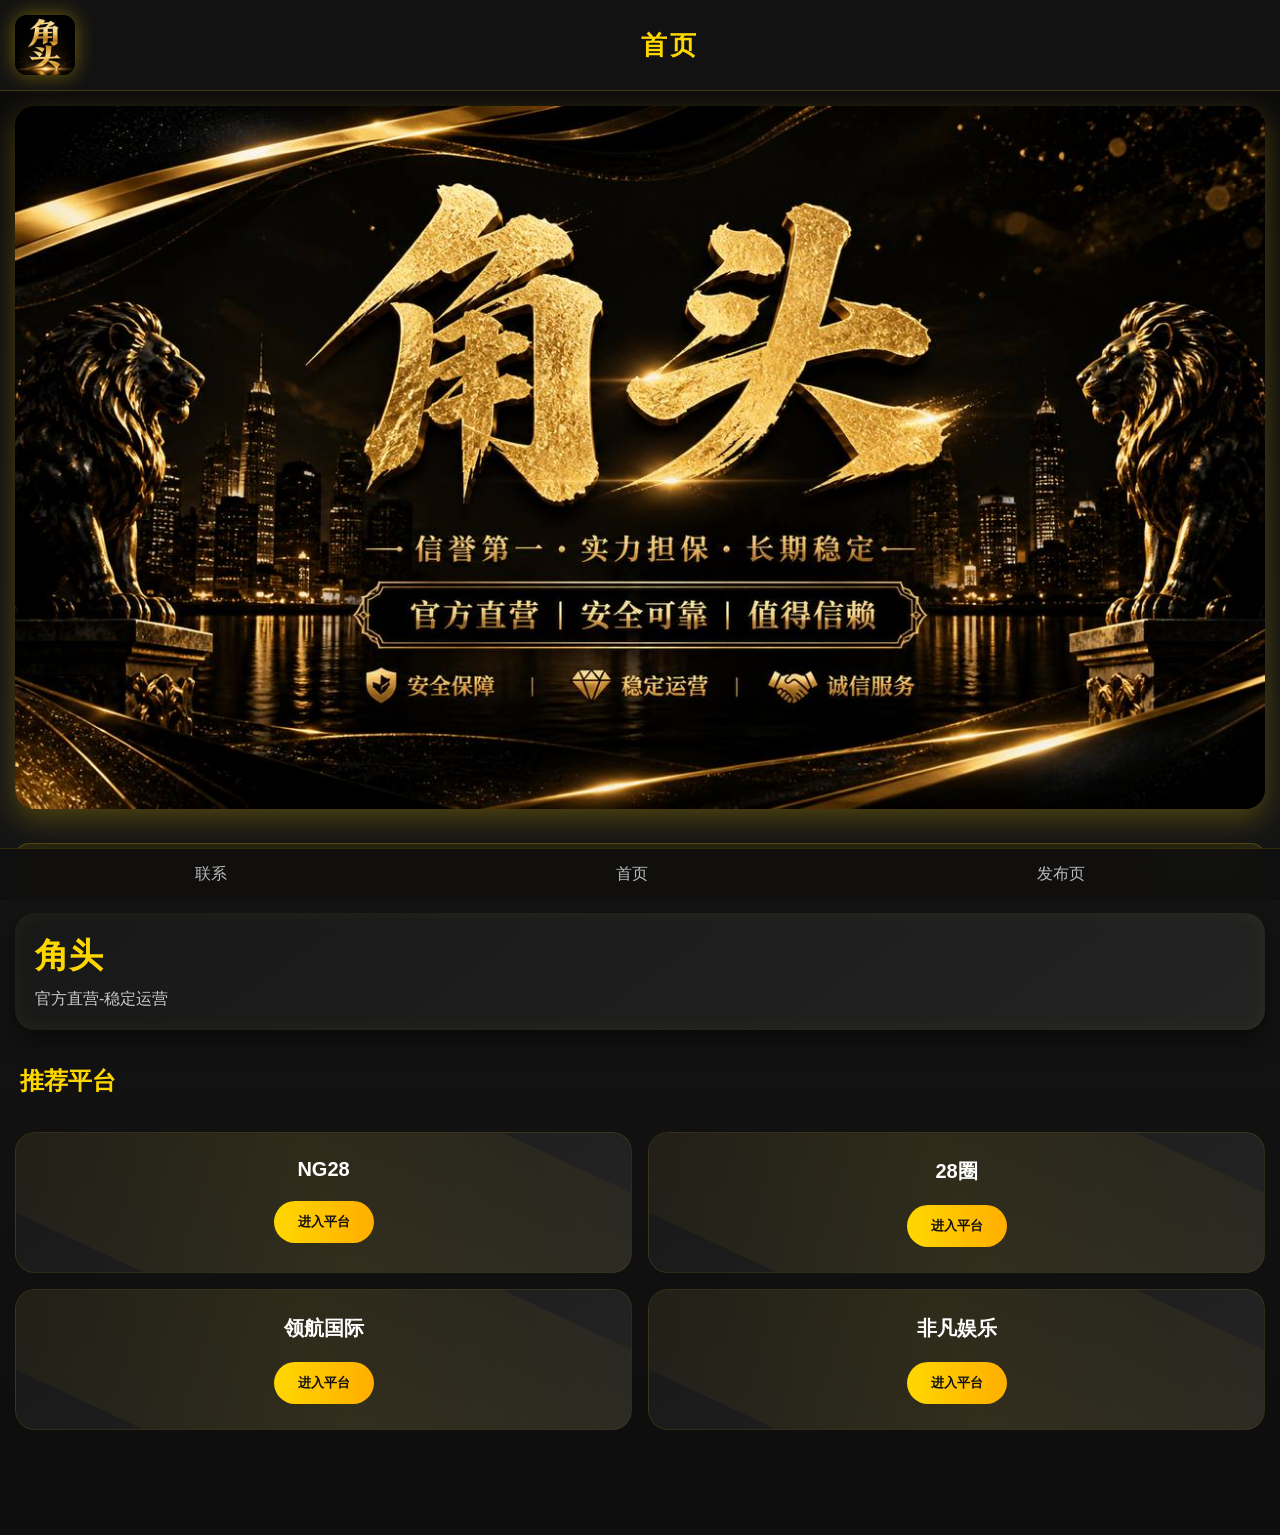
==== index.html @ a2b31695 "Fix HTML formatting and update links" ====
<!DOCTYPE html>
<html lang="zh-CN">
<head>
<meta charset="UTF-8">
<meta name="viewport" content="width=device-width,initial-scale=1.0">
<title>角头</title>
<link rel="stylesheet" href="css/style.css">
</head>
<body>

<header class="topbar">
    <img src="images/logo.jpg" class="logo">
    <h1>首页</h1>
</header>

<section class="banner">
    <img src="images/banner.jpg">
</section>

<section class="notice">
    <marquee>建议使用手机流量访问，避免网络拦截</marquee>
</section>

<section class="site-info">
    <div>
        <h2>角头</h2>
        <p>官方直营-稳定运营</p>
    </div>
</section>

<section class="game-title">
    <h2>推荐平台</h2>
</section>

<section class="game-list">

<a href="https://103.54.60.22:8866/#/link?allwin=JelZFpzXt%2BwXiIdBRQbkAg%3D%3D" class="card">
    <h3>NG28</h3>
    <button>进入平台</button>
</a>

<a href="https://38.181.23.34:60006/#/link?allwin=94QIqK15258846" class="card">
    <h3>28圈</h3>
    <button>进入平台</button>
</a>

<a href="https:"//https://rsesra.hfjcl.com/app/register.php?site_id=1064&pt=DA3E0136-6C0C-8305-7562-2C1389C25AAF" class="card">
    <h3>领航国际</h3>
    <button>进入平台</button>
</a>

<a href="https://lncqc.jgqvji.com/app/register.php?site_id=1050&topId=6131763823921237&selfPlanId=5049579" class="card">
    <h3>非凡娱乐</h3>
    <button>进入平台</button>
</a>

</section>

<nav class="bottom-nav">
    <a href="contact.html">联系</a>
    <a href="index.html">首页</a>
    <a href="publish.html">发布页</a>
</nav>

</body>
</html>
---- css/style.css ----
*{
    margin:0;
    padding:0;
    box-sizing:border-box;
}

body{
    background:
    linear-gradient(180deg,#0a0a0a,#151515,#0d0d0d);
    color:#fff;
    font-family:Arial, sans-serif;
    padding-bottom:90px;
}

.topbar{
    display:flex;
    align-items:center;
    padding:15px;
    background:rgba(20,20,20,.95);
    backdrop-filter:blur(10px);
    border-bottom:1px solid rgba(255,215,0,.2);
}

.logo{
    width:60px;
    height:60px;
    border-radius:12px;
    box-shadow:0 0 20px rgba(255,215,0,.4);
}

.topbar h1{
    flex:1;
    text-align:center;
    color:#ffd700;
    font-size:26px;
    letter-spacing:3px;
}

.banner{
    padding:15px;
}

.banner img{
    width:100%;
    border-radius:20px;
    box-shadow:0 10px 30px rgba(255,215,0,.25);
}

.notice{
    margin:15px;
    padding:14px;
    border-radius:14px;
    background:rgba(255,215,0,.08);
    border:1px solid rgba(255,215,0,.2);
    color:#ffd700;
}

.site-info{
    margin:15px;
    padding:20px;
    border-radius:20px;
    background:linear-gradient(145deg,#181818,#232323);
    box-shadow:
    inset 0 0 20px rgba(255,215,0,.05),
    0 10px 25px rgba(0,0,0,.5);
}

.site-info h2{
    color:#ffd700;
    font-size:34px;
    margin-bottom:10px;
}

.site-info p{
    color:#ccc;
}

.game-title{
    padding:20px;
}

.game-title h2{
    color:#ffd700;
    font-size:24px;
}

.game-list{
    display:grid;
    grid-template-columns:repeat(2,1fr);
    gap:16px;
    padding:15px;
}

.card{
    position:relative;
    background:linear-gradient(145deg,#181818,#242424);
    border-radius:20px;
    padding:25px 15px;
    text-align:center;
    text-decoration:none;
    overflow:hidden;
    border:1px solid rgba(255,215,0,.1);
    transition:.3s;
}

.card:hover{
    transform:translateY(-8px);
    box-shadow:0 15px 30px rgba(255,215,0,.2);
}

.card::before{
    content:"";
    position:absolute;
    top:-50%;
    left:-50%;
    width:200%;
    height:200%;
    background:linear-gradient(
        45deg,
        transparent,
        rgba(255,215,0,.08),
        transparent
    );
    transform:rotate(25deg);
}

.card h3{
    color:#fff;
    font-size:20px;
    margin-bottom:20px;
    position:relative;
    z-index:2;
}

button{
    border:none;
    padding:12px 24px;
    border-radius:30px;
    background:linear-gradient(90deg,#ffd700,#ffae00);
    color:#111;
    font-weight:bold;
    cursor:pointer;
    position:relative;
    z-index:2;
}

.bottom-nav{
    position:fixed;
    bottom:0;
    width:100%;
    display:flex;
    justify-content:space-around;
    padding:15px 0;
    background:rgba(15,15,15,.95);
    backdrop-filter:blur(12px);
    border-top:1px solid rgba(255,215,0,.15);
}

.bottom-nav a{
    color:#bbb;
    text-decoration:none;
    font-size:16px;
    transition:.3s;
}

.bottom-nav a:hover{
    color:#ffd700;
}
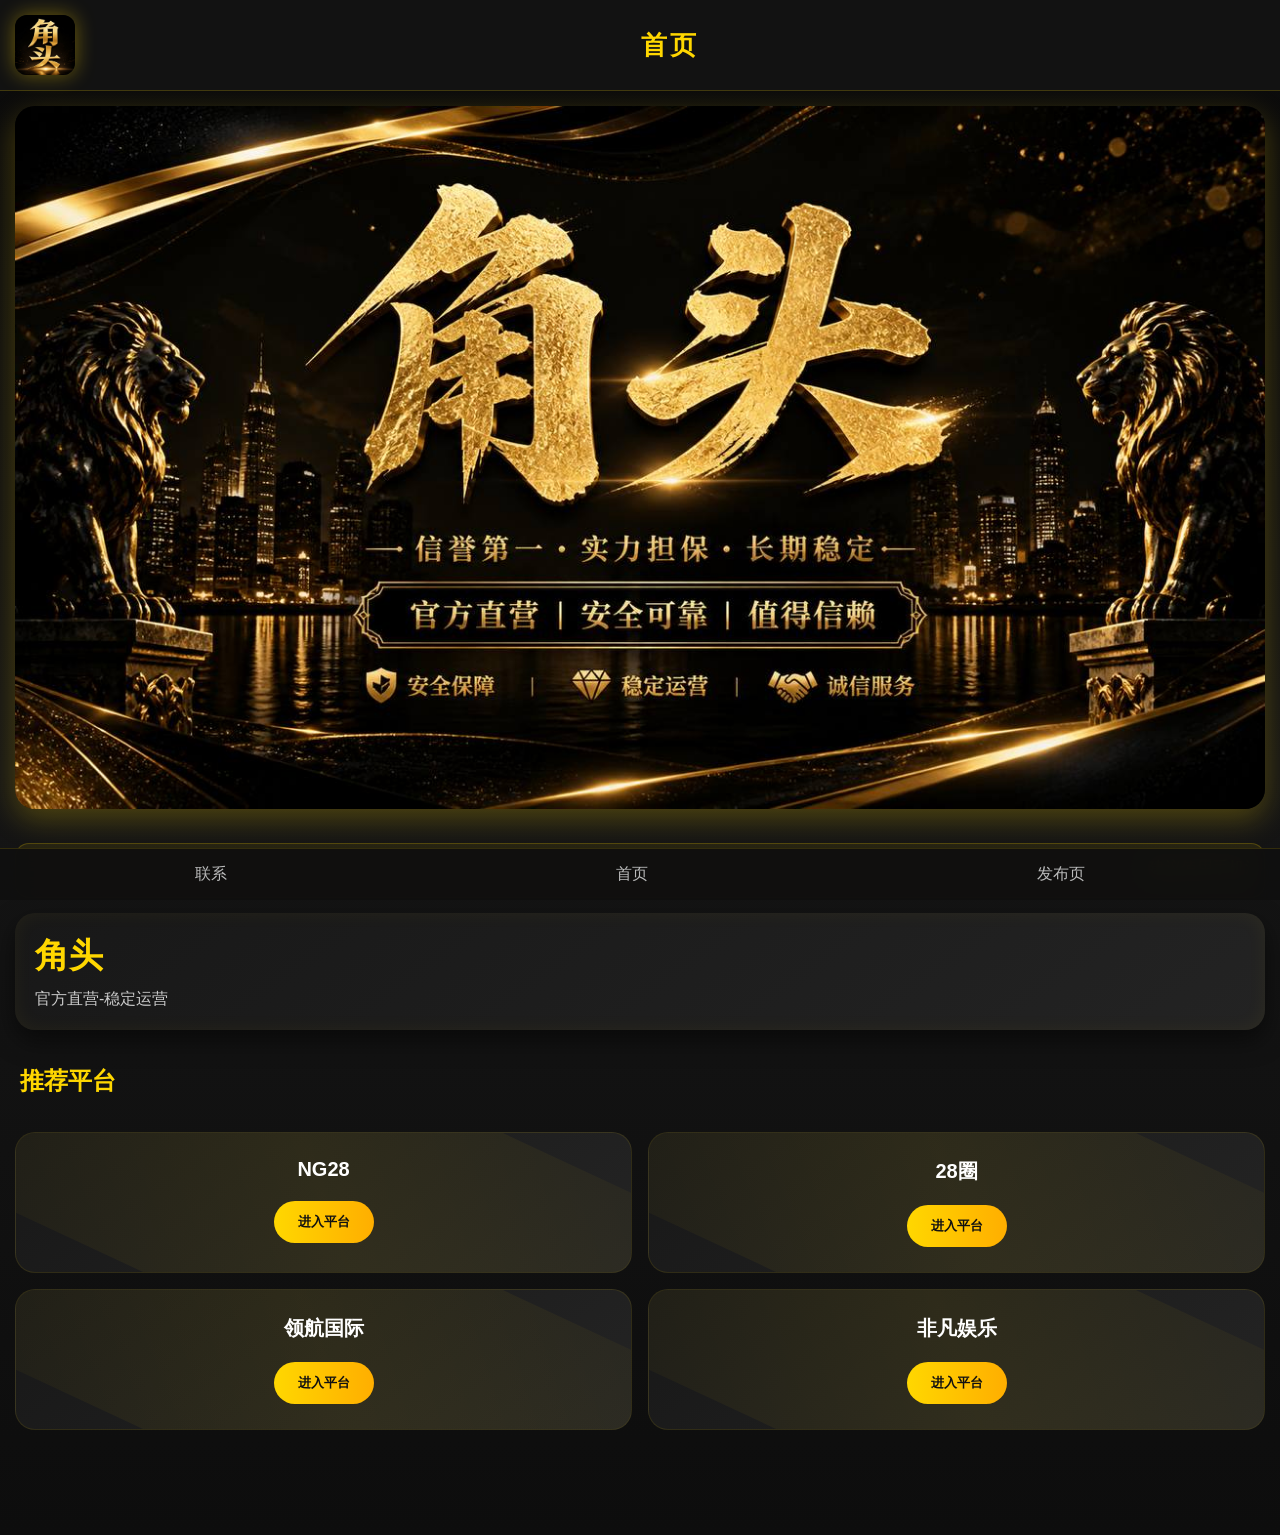
==== commit e4695298: "Update index.html" ====
--- a/index.html
+++ b/index.html
@@ -44,7 +44,7 @@
     <button>进入平台</button>
 </a>
 
-<a href="https:"//https://rsesra.hfjcl.com/app/register.php?site_id=1064&pt=DA3E0136-6C0C-8305-7562-2C1389C25AAF" class="card">
+<a href="https://rsesra.hfjcl.com/app/register.php?site_id=1064&pt=DA3E0136-6C0C-8305-7562-2C1389C25AAF" class="card">
     <h3>领航国际</h3>
     <button>进入平台</button>
 </a>
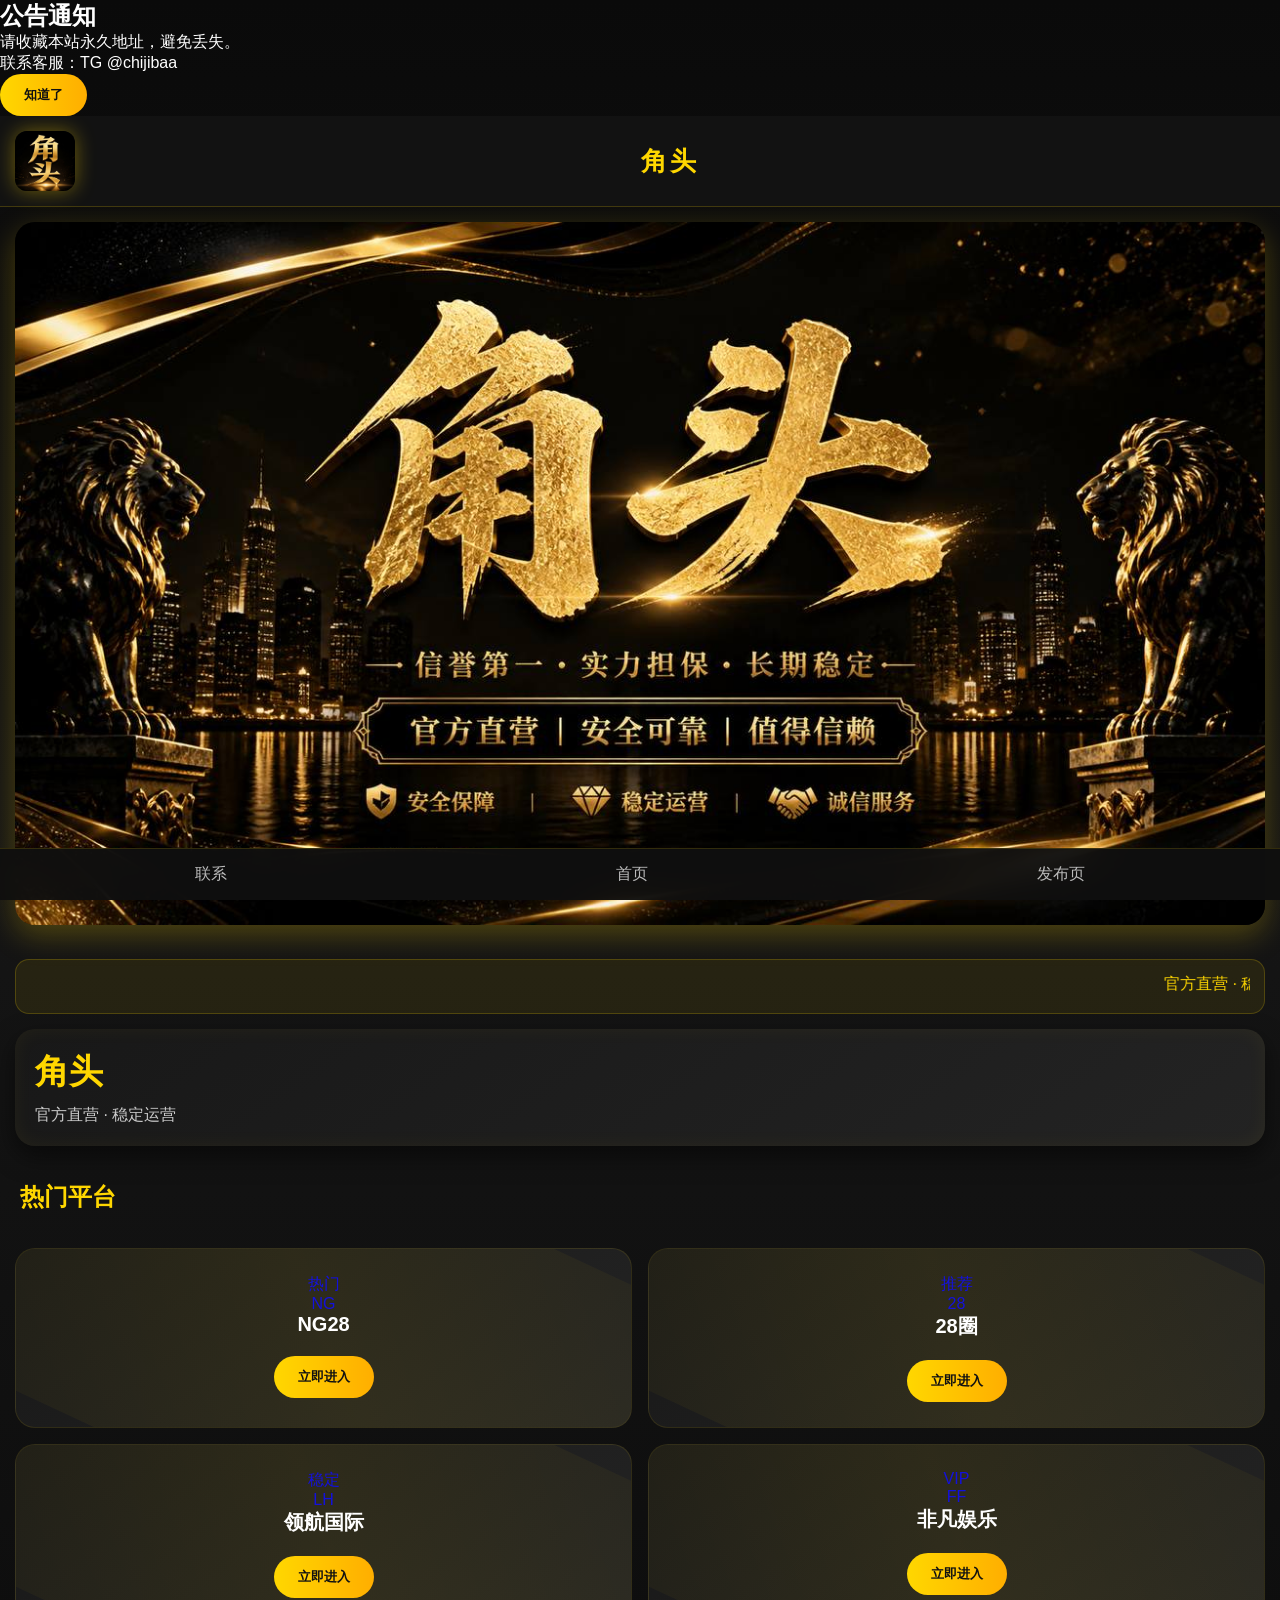
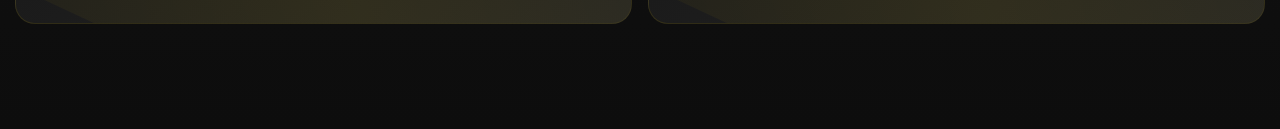
==== commit 90702f06: "Update index.html" ====
--- a/index.html
+++ b/index.html
@@ -8,9 +8,19 @@
 </head>
 <body>
 
+<!-- 公告弹窗 -->
+<div id="popup" class="popup">
+    <div class="popup-box">
+        <h2>公告通知</h2>
+        <p>请收藏本站永久地址，避免丢失。</p>
+        <p>联系客服：TG @chijibaa</p>
+        <button onclick="closePopup()">知道了</button>
+    </div>
+</div>
+
 <header class="topbar">
     <img src="images/logo.jpg" class="logo">
-    <h1>首页</h1>
+    <h1>角头</h1>
 </header>
 
 <section class="banner">
@@ -18,40 +28,46 @@
 </section>
 
 <section class="notice">
-    <marquee>建议使用手机流量访问，避免网络拦截</marquee>
+    <marquee>官方直营 · 稳定运营 · 建议收藏永久地址</marquee>
 </section>
 
 <section class="site-info">
-    <div>
-        <h2>角头</h2>
-        <p>官方直营-稳定运营</p>
-    </div>
+    <h2>角头</h2>
+    <p>官方直营 · 稳定运营</p>
 </section>
 
 <section class="game-title">
-    <h2>推荐平台</h2>
+    <h2>热门平台</h2>
 </section>
 
 <section class="game-list">
 
 <a href="https://103.54.60.22:8866/#/link?allwin=JelZFpzXt%2BwXiIdBRQbkAg%3D%3D" class="card">
+    <span class="tag hot">热门</span>
+    <div class="app-icon">NG</div>
     <h3>NG28</h3>
-    <button>进入平台</button>
+    <button>立即进入</button>
 </a>
 
 <a href="https://38.181.23.34:60006/#/link?allwin=94QIqK15258846" class="card">
+    <span class="tag recommend">推荐</span>
+    <div class="app-icon">28</div>
     <h3>28圈</h3>
-    <button>进入平台</button>
+    <button>立即进入</button>
 </a>
 
 <a href="https://rsesra.hfjcl.com/app/register.php?site_id=1064&pt=DA3E0136-6C0C-8305-7562-2C1389C25AAF" class="card">
+    <span class="tag stable">稳定</span>
+    <div class="app-icon">LH</div>
     <h3>领航国际</h3>
-    <button>进入平台</button>
+    <button>立即进入</button>
 </a>
 
 <a href="https://lncqc.jgqvji.com/app/register.php?site_id=1050&topId=6131763823921237&selfPlanId=5049579" class="card">
+    <span class="tag vip">VIP</span>
+    <div class="app-icon">FF</div>
     <h3>非凡娱乐</h3>
-    <button>进入平台</button>
+    <button>立即进入</button>
 </a>
 
 </section>
@@ -62,5 +78,7 @@
     <a href="publish.html">发布页</a>
 </nav>
 
+<script src="js/main.js"></script>
+
 </body>
 </html>
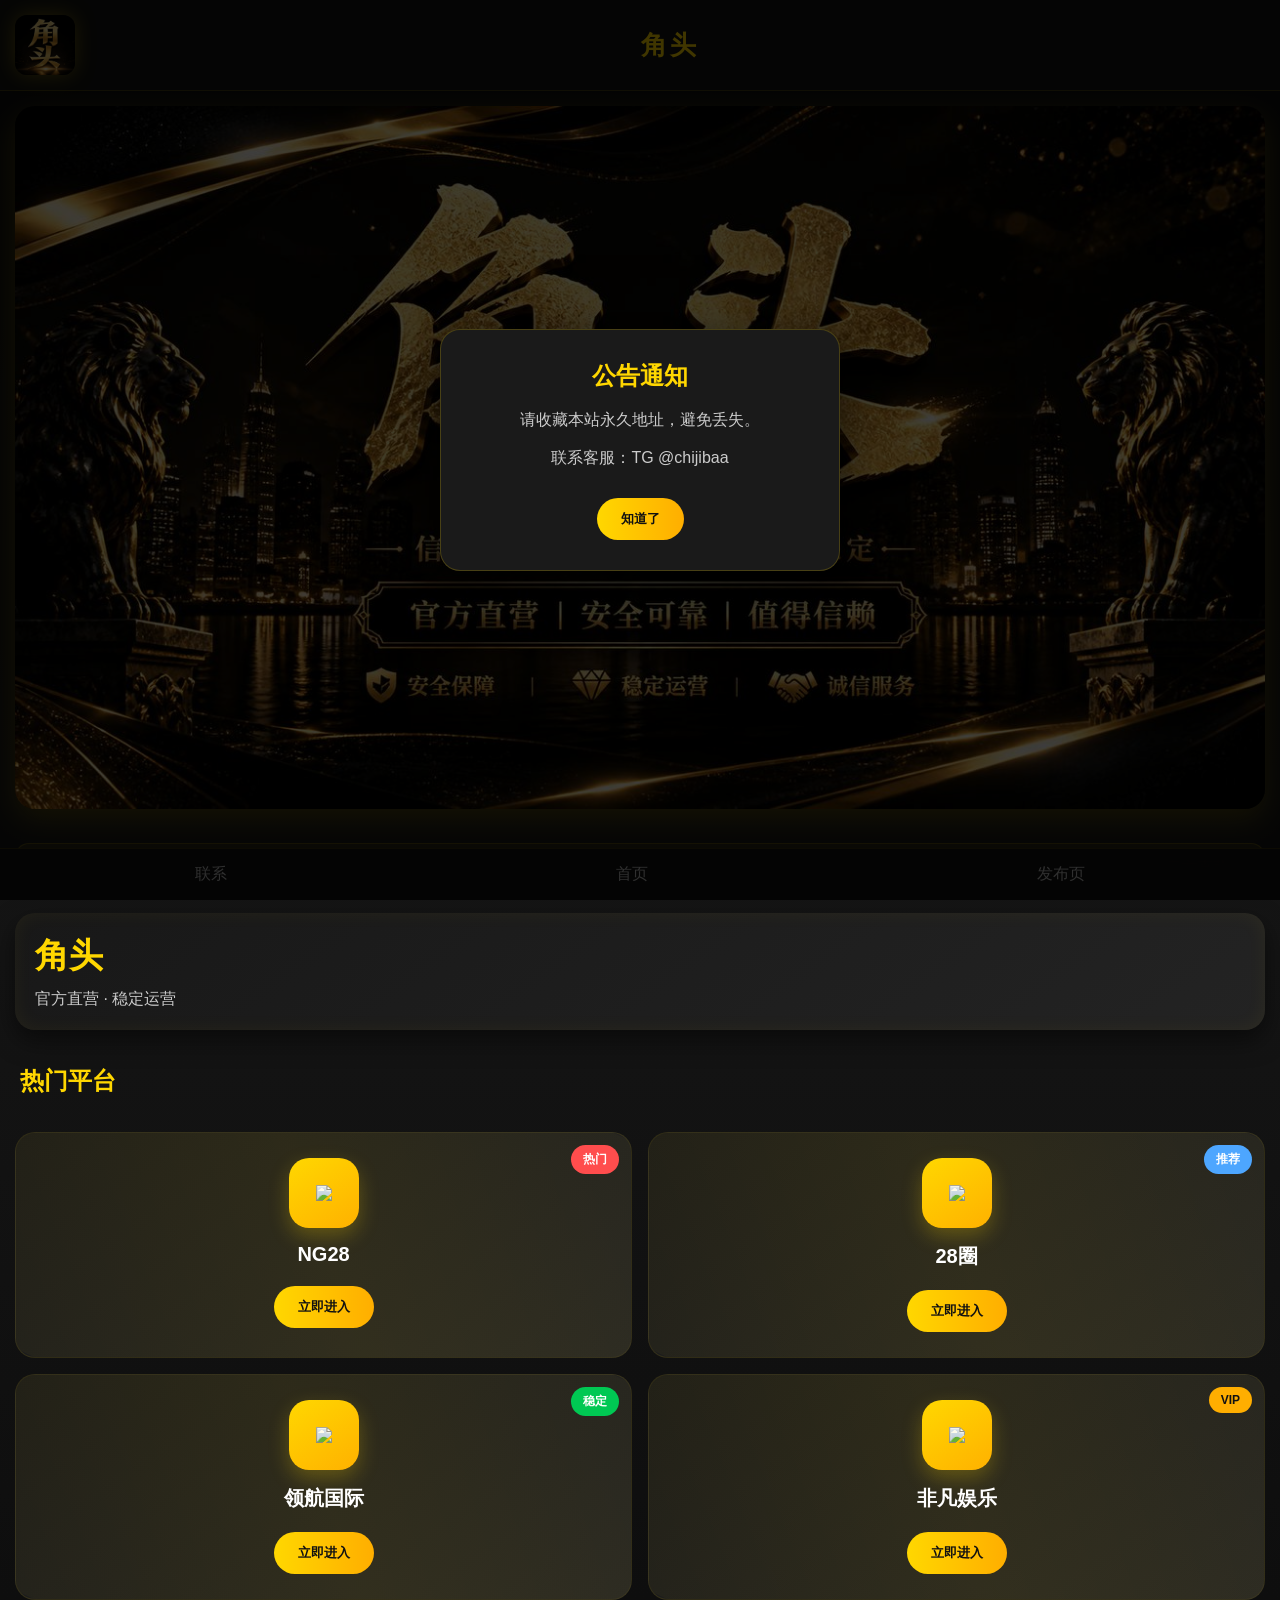
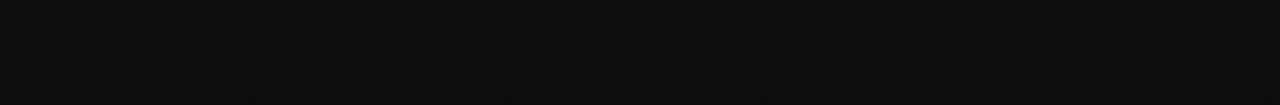
==== commit feae7146: "Update index.html" ====
--- a/index.html
+++ b/index.html
@@ -44,28 +44,36 @@
 
 <a href="https://103.54.60.22:8866/#/link?allwin=JelZFpzXt%2BwXiIdBRQbkAg%3D%3D" class="card">
     <span class="tag hot">热门</span>
-    <div class="app-icon">NG</div>
+    <div class="app-icon">
+    <img src="images/ng28.png">
+</div>
     <h3>NG28</h3>
     <button>立即进入</button>
 </a>
 
 <a href="https://38.181.23.34:60006/#/link?allwin=94QIqK15258846" class="card">
     <span class="tag recommend">推荐</span>
-    <div class="app-icon">28</div>
+   <div class="app-icon">
+    <img src="images/28q.png">
+</div>
     <h3>28圈</h3>
     <button>立即进入</button>
 </a>
 
 <a href="https://rsesra.hfjcl.com/app/register.php?site_id=1064&pt=DA3E0136-6C0C-8305-7562-2C1389C25AAF" class="card">
     <span class="tag stable">稳定</span>
-    <div class="app-icon">LH</div>
+   <div class="app-icon">
+    <img src="images/lh.png">
+</div>
     <h3>领航国际</h3>
     <button>立即进入</button>
 </a>
 
 <a href="https://lncqc.jgqvji.com/app/register.php?site_id=1050&topId=6131763823921237&selfPlanId=5049579" class="card">
     <span class="tag vip">VIP</span>
-    <div class="app-icon">FF</div>
+    <div class="app-icon">
+    <img src="images/ff.png">
+</div>
     <h3>非凡娱乐</h3>
     <button>立即进入</button>
 </a>
--- a/css/style.css
+++ b/css/style.css
@@ -165,4 +165,84 @@
 
 .bottom-nav a:hover{
     color:#ffd700;
-}+}
+.app-icon{
+    width:70px;
+    height:70px;
+    margin:0 auto 15px;
+    border-radius:20px;
+    background:linear-gradient(145deg,#ffd700,#ffae00);
+    display:flex;
+    align-items:center;
+    justify-content:center;
+    color:#111;
+    font-size:24px;
+    font-weight:bold;
+    box-shadow:0 8px 20px rgba(255,215,0,.25);
+}
+
+.tag{
+    position:absolute;
+    top:12px;
+    right:12px;
+    padding:6px 12px;
+    border-radius:30px;
+    font-size:12px;
+    font-weight:bold;
+    color:white;
+}
+
+.hot{
+    background:#ff4d4d;
+}
+
+.recommend{
+    background:#4da6ff;
+}
+
+.stable{
+    background:#00c853;
+}
+
+.vip{
+    background:#ffae00;
+    color:#111;
+}
+
+.popup{
+    position:fixed;
+    width:100%;
+    height:100%;
+    background:rgba(0,0,0,.75);
+    display:flex;
+    align-items:center;
+    justify-content:center;
+    z-index:999;
+}
+
+.popup-box{
+    width:85%;
+    max-width:400px;
+    background:#1a1a1a;
+    padding:30px;
+    border-radius:20px;
+    text-align:center;
+    border:1px solid rgba(255,215,0,.2);
+    box-shadow:0 15px 40px rgba(0,0,0,.6);
+}
+
+.popup-box h2{
+    color:#ffd700;
+    margin-bottom:15px;
+    font-size:24px;
+}
+
+.popup-box p{
+    margin-bottom:12px;
+    color:#ccc;
+    line-height:1.6;
+}
+
+.popup-box button{
+    margin-top:15px;
+}
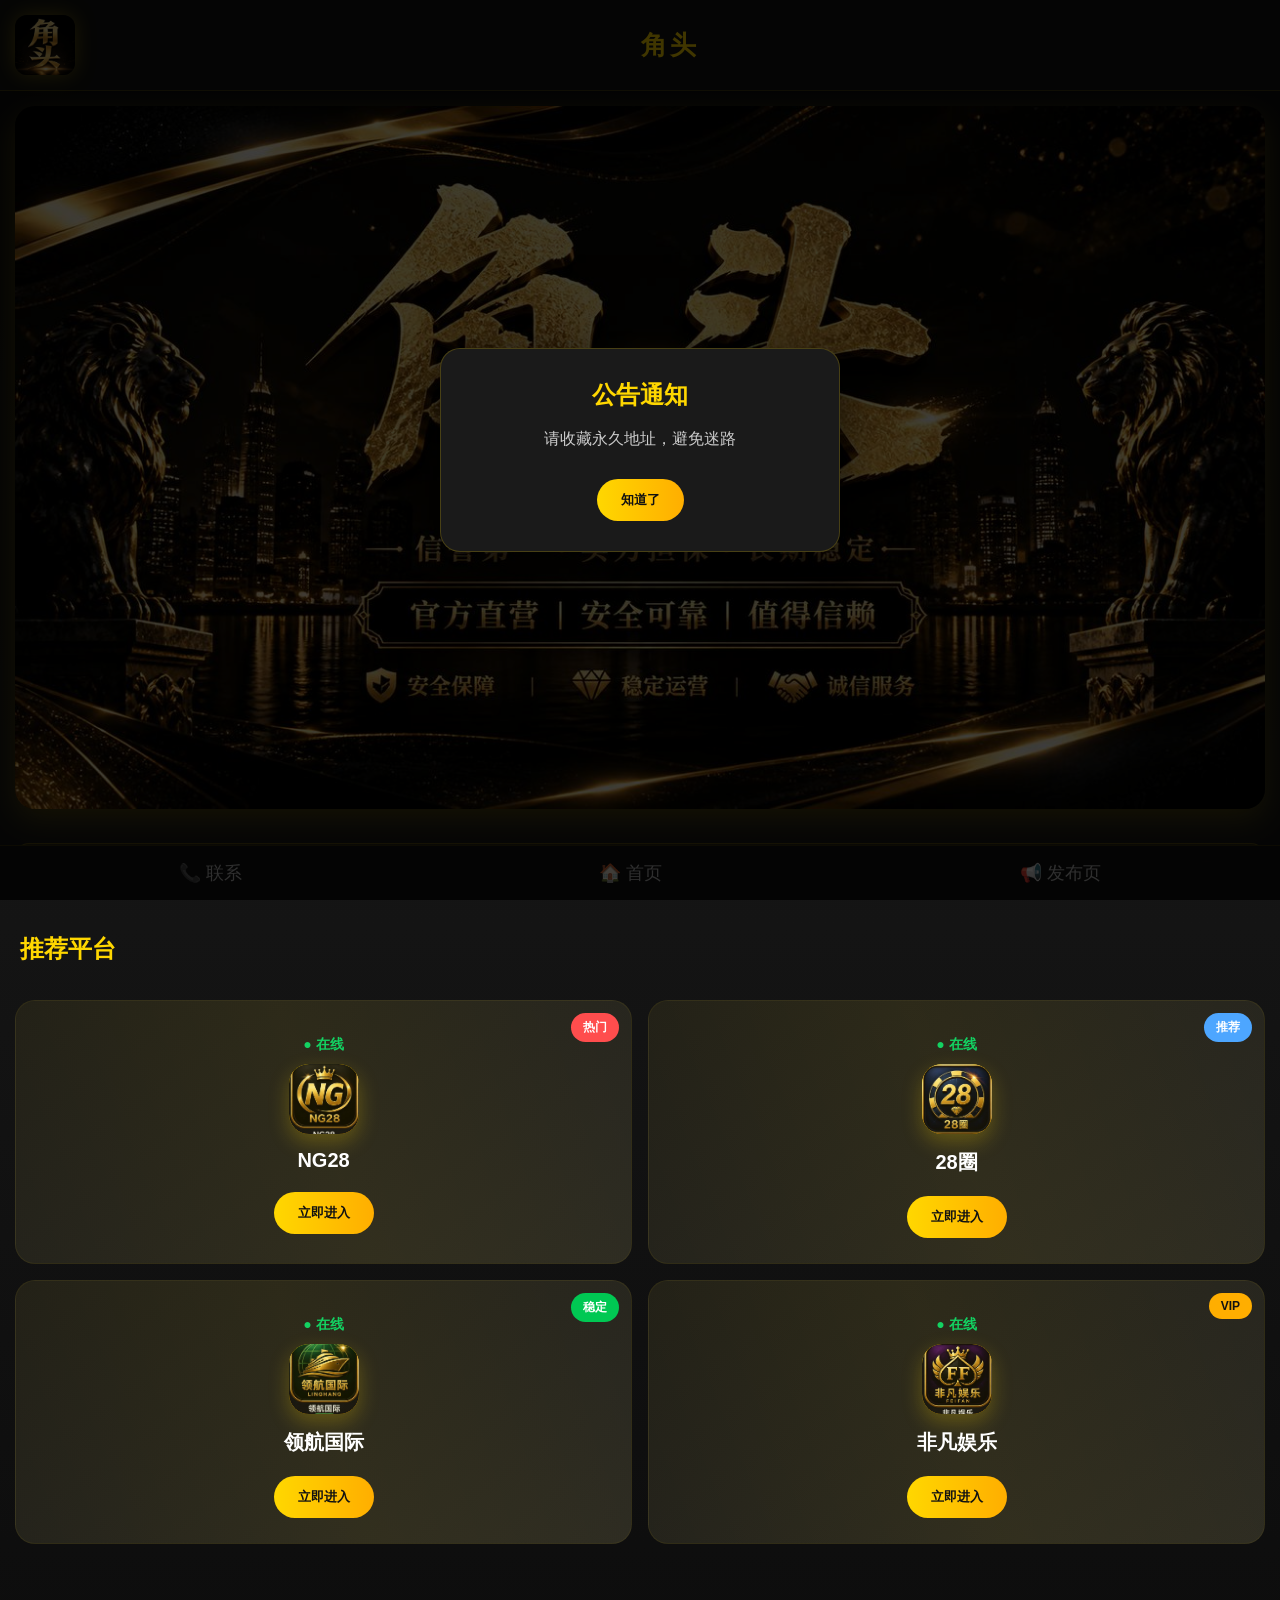
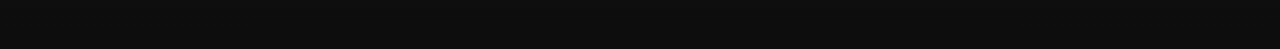
==== commit 6f3dcc67: "Update index.html" ====
--- a/index.html
+++ b/index.html
@@ -8,12 +8,10 @@
 </head>
 <body>
 
-<!-- 公告弹窗 -->
 <div id="popup" class="popup">
     <div class="popup-box">
         <h2>公告通知</h2>
-        <p>请收藏本站永久地址，避免丢失。</p>
-        <p>联系客服：TG @chijibaa</p>
+        <p>请收藏永久地址，避免迷路</p>
         <button onclick="closePopup()">知道了</button>
     </div>
 </div>
@@ -28,52 +26,43 @@
 </section>
 
 <section class="notice">
-    <marquee>官方直营 · 稳定运营 · 建议收藏永久地址</marquee>
-</section>
-
-<section class="site-info">
-    <h2>角头</h2>
-    <p>官方直营 · 稳定运营</p>
+    <marquee>官方直营 · 稳定运营 · 最新线路实时更新</marquee>
 </section>
 
 <section class="game-title">
-    <h2>热门平台</h2>
+    <h2>推荐平台</h2>
 </section>
 
 <section class="game-list">
 
 <a href="https://103.54.60.22:8866/#/link?allwin=JelZFpzXt%2BwXiIdBRQbkAg%3D%3D" class="card">
     <span class="tag hot">热门</span>
-    <div class="app-icon">
-    <img src="images/ng28.png">
-</div>
+    <span class="status online">● 在线</span>
+    <div class="app-icon"><img src="images/ng28.png"></div>
     <h3>NG28</h3>
     <button>立即进入</button>
 </a>
 
 <a href="https://38.181.23.34:60006/#/link?allwin=94QIqK15258846" class="card">
     <span class="tag recommend">推荐</span>
-   <div class="app-icon">
-    <img src="images/28q.png">
-</div>
+    <span class="status online">● 在线</span>
+    <div class="app-icon"><img src="images/28q.png"></div>
     <h3>28圈</h3>
     <button>立即进入</button>
 </a>
 
 <a href="https://rsesra.hfjcl.com/app/register.php?site_id=1064&pt=DA3E0136-6C0C-8305-7562-2C1389C25AAF" class="card">
     <span class="tag stable">稳定</span>
-   <div class="app-icon">
-    <img src="images/lh.png">
-</div>
+    <span class="status online">● 在线</span>
+    <div class="app-icon"><img src="images/lh.png"></div>
     <h3>领航国际</h3>
     <button>立即进入</button>
 </a>
 
 <a href="https://lncqc.jgqvji.com/app/register.php?site_id=1050&topId=6131763823921237&selfPlanId=5049579" class="card">
     <span class="tag vip">VIP</span>
-    <div class="app-icon">
-    <img src="images/ff.png">
-</div>
+    <span class="status online">● 在线</span>
+    <div class="app-icon"><img src="images/ff.png"></div>
     <h3>非凡娱乐</h3>
     <button>立即进入</button>
 </a>
@@ -81,9 +70,9 @@
 </section>
 
 <nav class="bottom-nav">
-    <a href="contact.html">联系</a>
-    <a href="index.html">首页</a>
-    <a href="publish.html">发布页</a>
+    <a href="contact.html">📞 联系</a>
+    <a href="index.html">🏠 首页</a>
+    <a href="publish.html">📢 发布页</a>
 </nav>
 
 <script src="js/main.js"></script>
--- a/css/style.css
+++ b/css/style.css
@@ -246,3 +246,52 @@
 .popup-box button{
     margin-top:15px;
 }
+.app-icon img{
+    width:100%;
+    height:100%;
+    border-radius:20px;
+    object-fit:cover;
+}
+.status{
+    display:block;
+    margin:10px 0;
+    font-size:14px;
+    font-weight:bold;
+}
+
+.online{
+    color:#00d26a;
+}
+
+.activity-box{
+    padding:20px;
+}
+
+.activity-card{
+    background:#1a1a1a;
+    padding:15px;
+    border-radius:15px;
+    margin-bottom:15px;
+    border:1px solid rgba(255,215,0,.15);
+}
+
+.copy-btn{
+    width:100%;
+    padding:15px;
+    margin:10px 0;
+    border:none;
+    border-radius:15px;
+    font-size:16px;
+}
+
+.bottom-nav a{
+    font-size:18px;
+    text-decoration:none;
+}
+
+.address-box{
+    background:#1a1a1a;
+    padding:15px;
+    border-radius:15px;
+    margin:15px 0;
+}
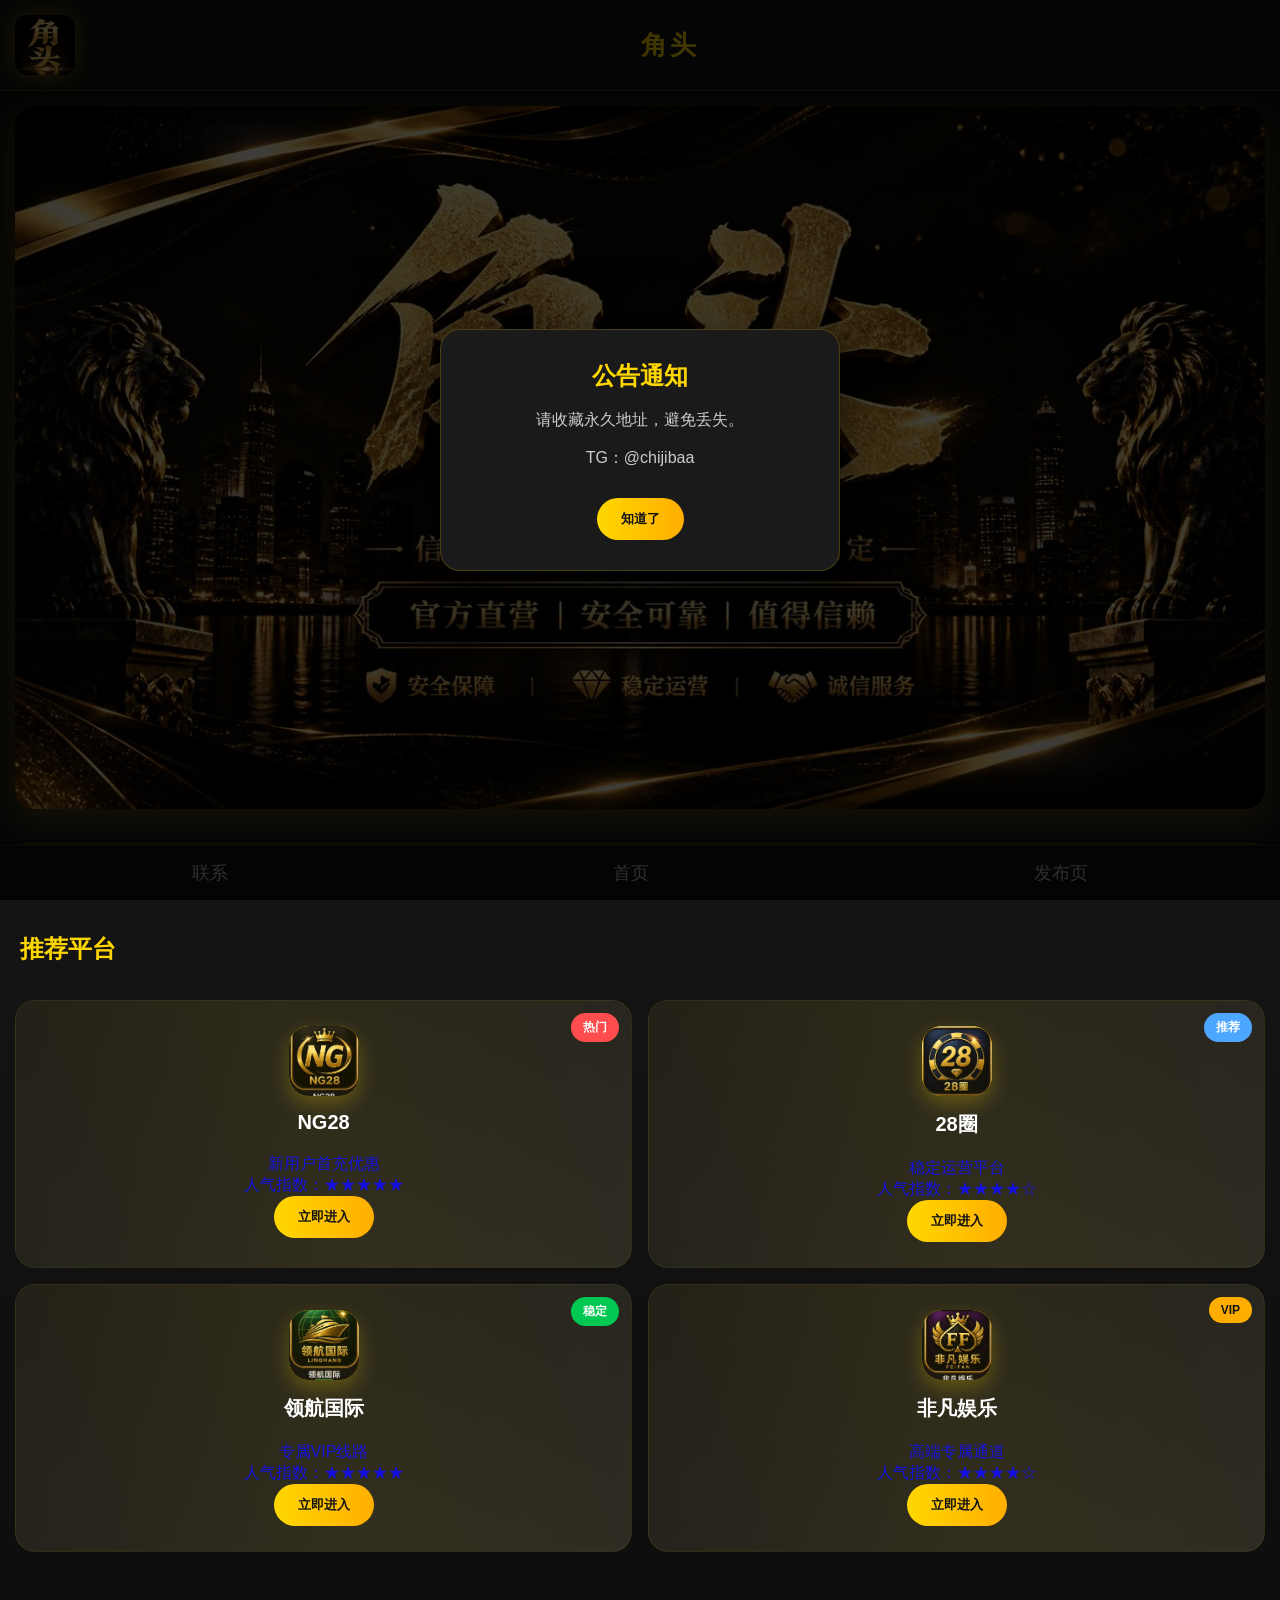
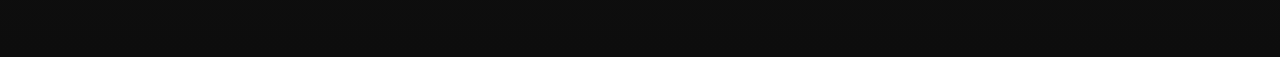
==== commit 2067ec00: "Update index.html" ====
--- a/index.html
+++ b/index.html
@@ -11,7 +11,8 @@
 <div id="popup" class="popup">
     <div class="popup-box">
         <h2>公告通知</h2>
-        <p>请收藏永久地址，避免迷路</p>
+        <p>请收藏永久地址，避免丢失。</p>
+        <p>TG：@chijibaa</p>
         <button onclick="closePopup()">知道了</button>
     </div>
 </div>
@@ -26,7 +27,7 @@
 </section>
 
 <section class="notice">
-    <marquee>官方直营 · 稳定运营 · 最新线路实时更新</marquee>
+    <marquee>官方直营 · 稳定运营 · 平台每日更新</marquee>
 </section>
 
 <section class="game-title">
@@ -37,42 +38,46 @@
 
 <a href="https://103.54.60.22:8866/#/link?allwin=JelZFpzXt%2BwXiIdBRQbkAg%3D%3D" class="card">
     <span class="tag hot">热门</span>
-    <span class="status online">● 在线</span>
     <div class="app-icon"><img src="images/ng28.png"></div>
     <h3>NG28</h3>
+    <p>新用户首充优惠</p>
+    <p>人气指数：★★★★★</p>
     <button>立即进入</button>
 </a>
 
 <a href="https://38.181.23.34:60006/#/link?allwin=94QIqK15258846" class="card">
     <span class="tag recommend">推荐</span>
-    <span class="status online">● 在线</span>
     <div class="app-icon"><img src="images/28q.png"></div>
     <h3>28圈</h3>
+    <p>稳定运营平台</p>
+    <p>人气指数：★★★★☆</p>
     <button>立即进入</button>
 </a>
 
 <a href="https://rsesra.hfjcl.com/app/register.php?site_id=1064&pt=DA3E0136-6C0C-8305-7562-2C1389C25AAF" class="card">
     <span class="tag stable">稳定</span>
-    <span class="status online">● 在线</span>
     <div class="app-icon"><img src="images/lh.png"></div>
     <h3>领航国际</h3>
+    <p>专属VIP线路</p>
+    <p>人气指数：★★★★★</p>
     <button>立即进入</button>
 </a>
 
 <a href="https://lncqc.jgqvji.com/app/register.php?site_id=1050&topId=6131763823921237&selfPlanId=5049579" class="card">
     <span class="tag vip">VIP</span>
-    <span class="status online">● 在线</span>
     <div class="app-icon"><img src="images/ff.png"></div>
     <h3>非凡娱乐</h3>
+    <p>高端专属通道</p>
+    <p>人气指数：★★★★☆</p>
     <button>立即进入</button>
 </a>
 
 </section>
 
 <nav class="bottom-nav">
-    <a href="contact.html">📞 联系</a>
-    <a href="index.html">🏠 首页</a>
-    <a href="publish.html">📢 发布页</a>
+    <a href="contact.html">联系</a>
+    <a href="index.html">首页</a>
+    <a href="publish.html">发布页</a>
 </nav>
 
 <script src="js/main.js"></script>
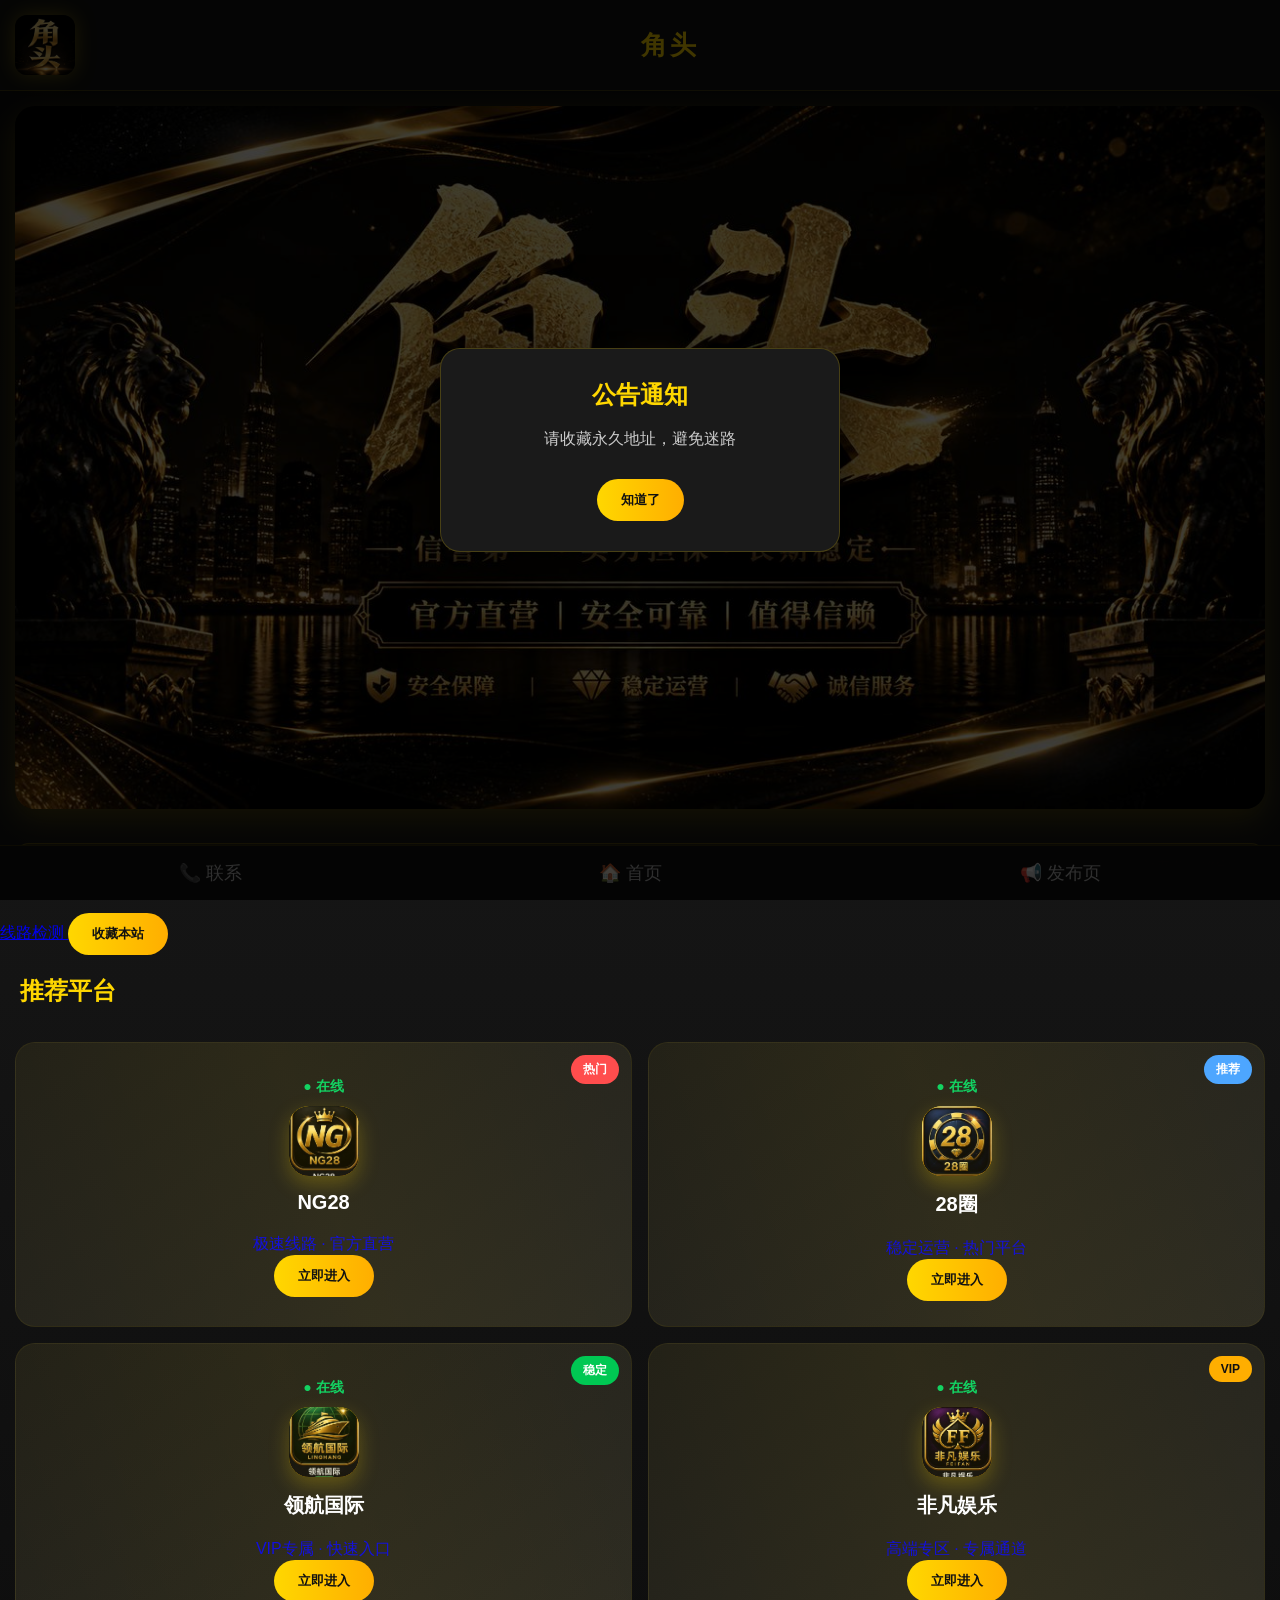
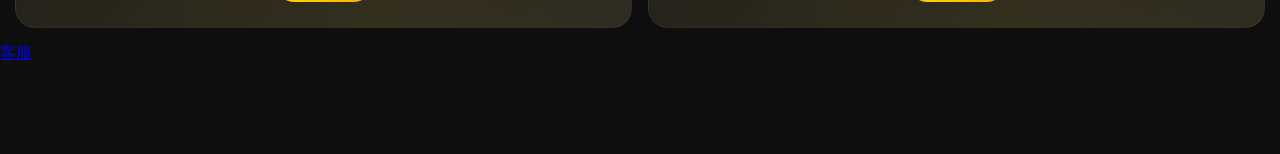
==== commit ef2eb69e: "Update index.html" ====
--- a/index.html
+++ b/index.html
@@ -11,8 +11,7 @@
 <div id="popup" class="popup">
     <div class="popup-box">
         <h2>公告通知</h2>
-        <p>请收藏永久地址，避免丢失。</p>
-        <p>TG：@chijibaa</p>
+        <p>请收藏永久地址，避免迷路</p>
         <button onclick="closePopup()">知道了</button>
     </div>
 </div>
@@ -27,7 +26,19 @@
 </section>
 
 <section class="notice">
-    <marquee>官方直营 · 稳定运营 · 平台每日更新</marquee>
+    <marquee>官方直营 · 稳定运营 · 最新线路实时更新</marquee>
+</section>
+
+<section class="quick-tools">
+
+<a href="publish.html" class="tool-btn">
+线路检测
+</a>
+
+<button class="tool-btn" onclick="copyText('https://jiaotou11.github.io/jiaotou/')">
+收藏本站
+</button>
+
 </section>
 
 <section class="game-title">
@@ -38,46 +49,51 @@
 
 <a href="https://103.54.60.22:8866/#/link?allwin=JelZFpzXt%2BwXiIdBRQbkAg%3D%3D" class="card">
     <span class="tag hot">热门</span>
+    <span class="status online">● 在线</span>
     <div class="app-icon"><img src="images/ng28.png"></div>
     <h3>NG28</h3>
-    <p>新用户首充优惠</p>
-    <p>人气指数：★★★★★</p>
+    <p>极速线路 · 官方直营</p>
     <button>立即进入</button>
 </a>
 
 <a href="https://38.181.23.34:60006/#/link?allwin=94QIqK15258846" class="card">
     <span class="tag recommend">推荐</span>
+    <span class="status online">● 在线</span>
     <div class="app-icon"><img src="images/28q.png"></div>
     <h3>28圈</h3>
-    <p>稳定运营平台</p>
-    <p>人气指数：★★★★☆</p>
+    <p>稳定运营 · 热门平台</p>
     <button>立即进入</button>
 </a>
 
 <a href="https://rsesra.hfjcl.com/app/register.php?site_id=1064&pt=DA3E0136-6C0C-8305-7562-2C1389C25AAF" class="card">
     <span class="tag stable">稳定</span>
+    <span class="status online">● 在线</span>
     <div class="app-icon"><img src="images/lh.png"></div>
     <h3>领航国际</h3>
-    <p>专属VIP线路</p>
-    <p>人气指数：★★★★★</p>
+    <p>VIP专属 · 快速入口</p>
     <button>立即进入</button>
 </a>
 
 <a href="https://lncqc.jgqvji.com/app/register.php?site_id=1050&topId=6131763823921237&selfPlanId=5049579" class="card">
     <span class="tag vip">VIP</span>
+    <span class="status online">● 在线</span>
     <div class="app-icon"><img src="images/ff.png"></div>
     <h3>非凡娱乐</h3>
-    <p>高端专属通道</p>
-    <p>人气指数：★★★★☆</p>
+    <p>高端专区 · 专属通道</p>
     <button>立即进入</button>
 </a>
 
 </section>
 
+<!-- 悬浮客服 -->
+<a href="contact.html" class="float-service">
+客服
+</a>
+
 <nav class="bottom-nav">
-    <a href="contact.html">联系</a>
-    <a href="index.html">首页</a>
-    <a href="publish.html">发布页</a>
+    <a href="contact.html">📞 联系</a>
+    <a href="index.html">🏠 首页</a>
+    <a href="publish.html">📢 发布页</a>
 </nav>
 
 <script src="js/main.js"></script>
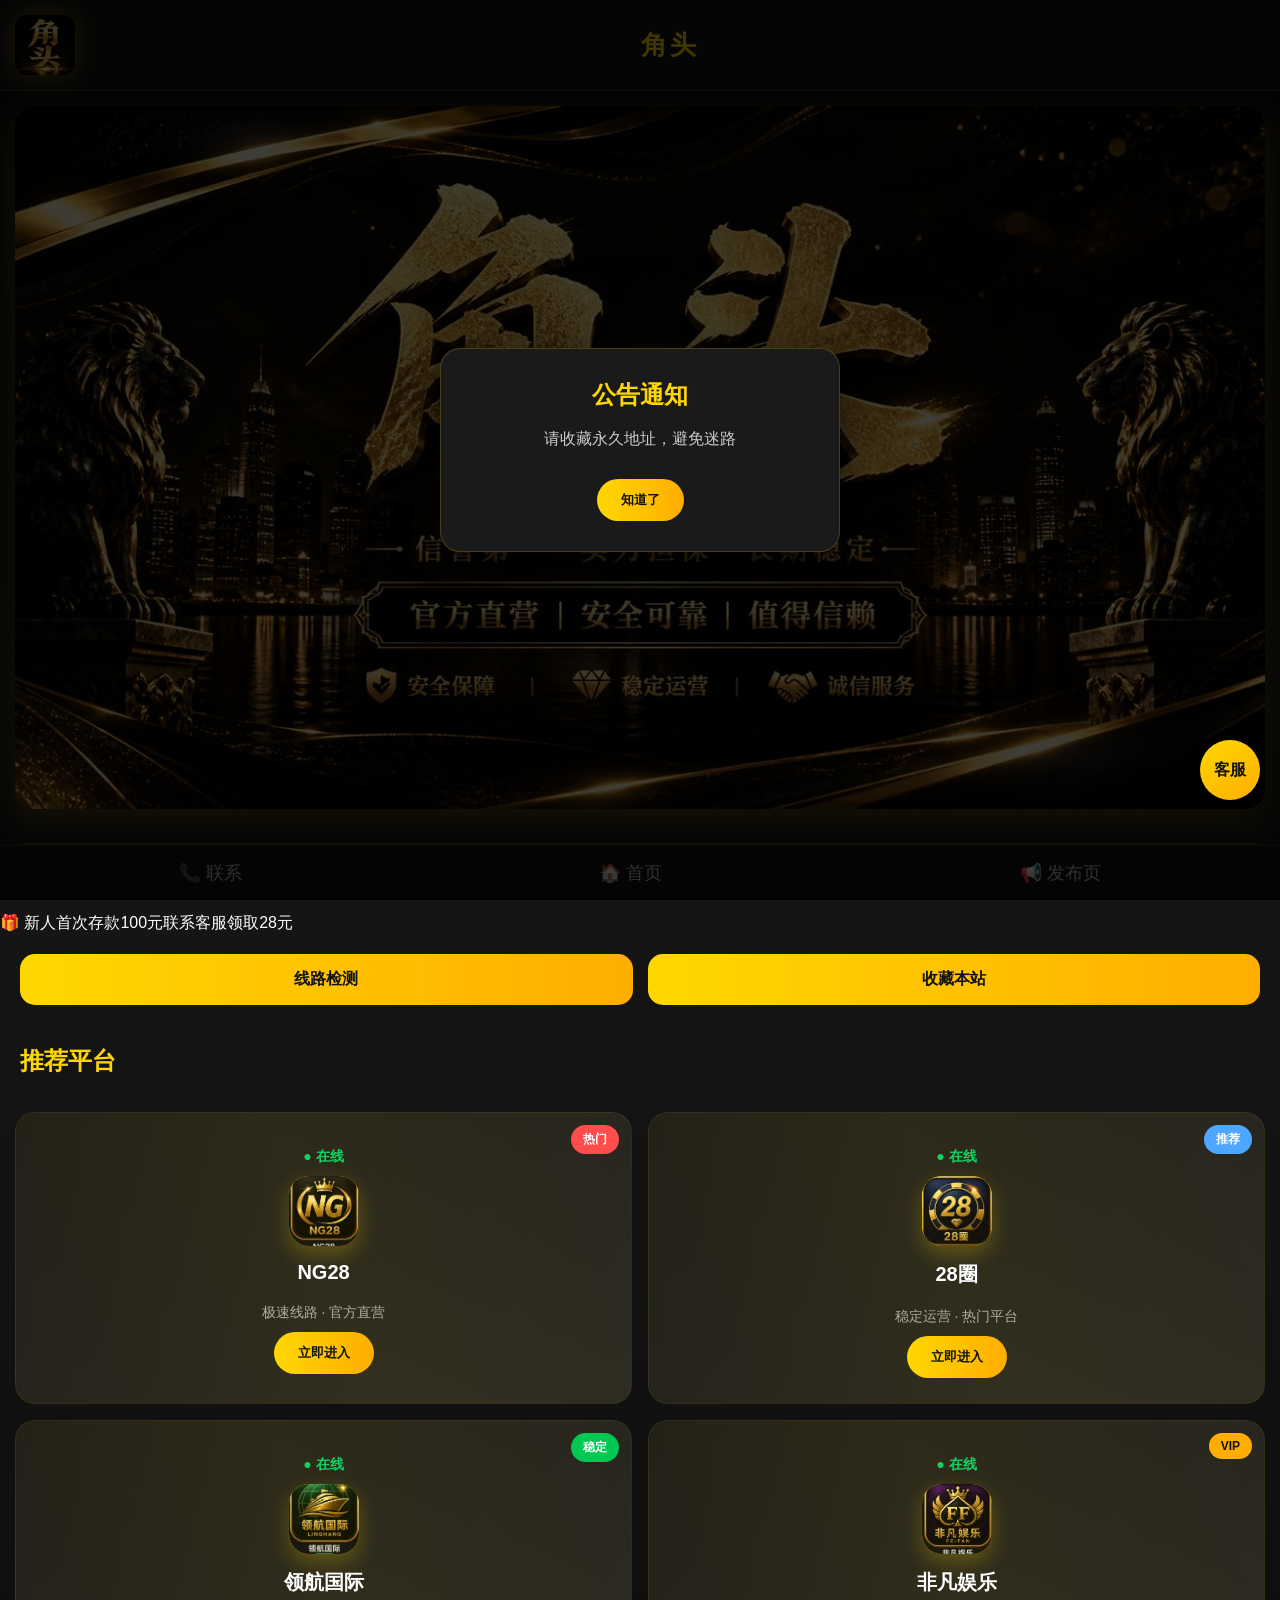
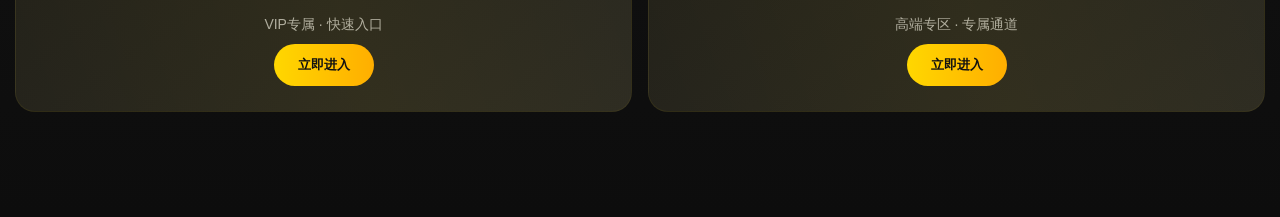
==== commit 54f3c0c5: "Update index.html" ====
--- a/index.html
+++ b/index.html
@@ -29,6 +29,10 @@
     <marquee>官方直营 · 稳定运营 · 最新线路实时更新</marquee>
 </section>
 
+    <section class="welcome-box">
+    🎁 新人首次存款100元联系客服领取28元
+</section>
+    
 <section class="quick-tools">
 
 <a href="publish.html" class="tool-btn">
--- a/css/style.css
+++ b/css/style.css
@@ -295,3 +295,52 @@
     border-radius:15px;
     margin:15px 0;
 }
+.quick-tools{
+    display:flex;
+    gap:15px;
+    padding:20px;
+}
+
+.tool-btn{
+    flex:1;
+    padding:15px;
+    border:none;
+    border-radius:15px;
+    font-size:16px;
+    text-align:center;
+    text-decoration:none;
+    background:linear-gradient(90deg,#ffd700,#ffae00);
+    color:#111;
+    font-weight:bold;
+}
+
+.card p{
+    margin:10px 0;
+    color:#aaa;
+    font-size:14px;
+}
+
+.float-service{
+    position:fixed;
+    right:20px;
+    bottom:100px;
+    width:60px;
+    height:60px;
+    border-radius:50%;
+    display:flex;
+    align-items:center;
+    justify-content:center;
+    text-decoration:none;
+    font-weight:bold;
+    background:linear-gradient(145deg,#ffd700,#ffae00);
+    color:#111;
+    box-shadow:0 8px 20px rgba(0,0,0,.35);
+    z-index:999;
+}
+
+.bottom-nav{
+    position:fixed;
+    left:0;
+    bottom:0;
+    width:100%;
+}
